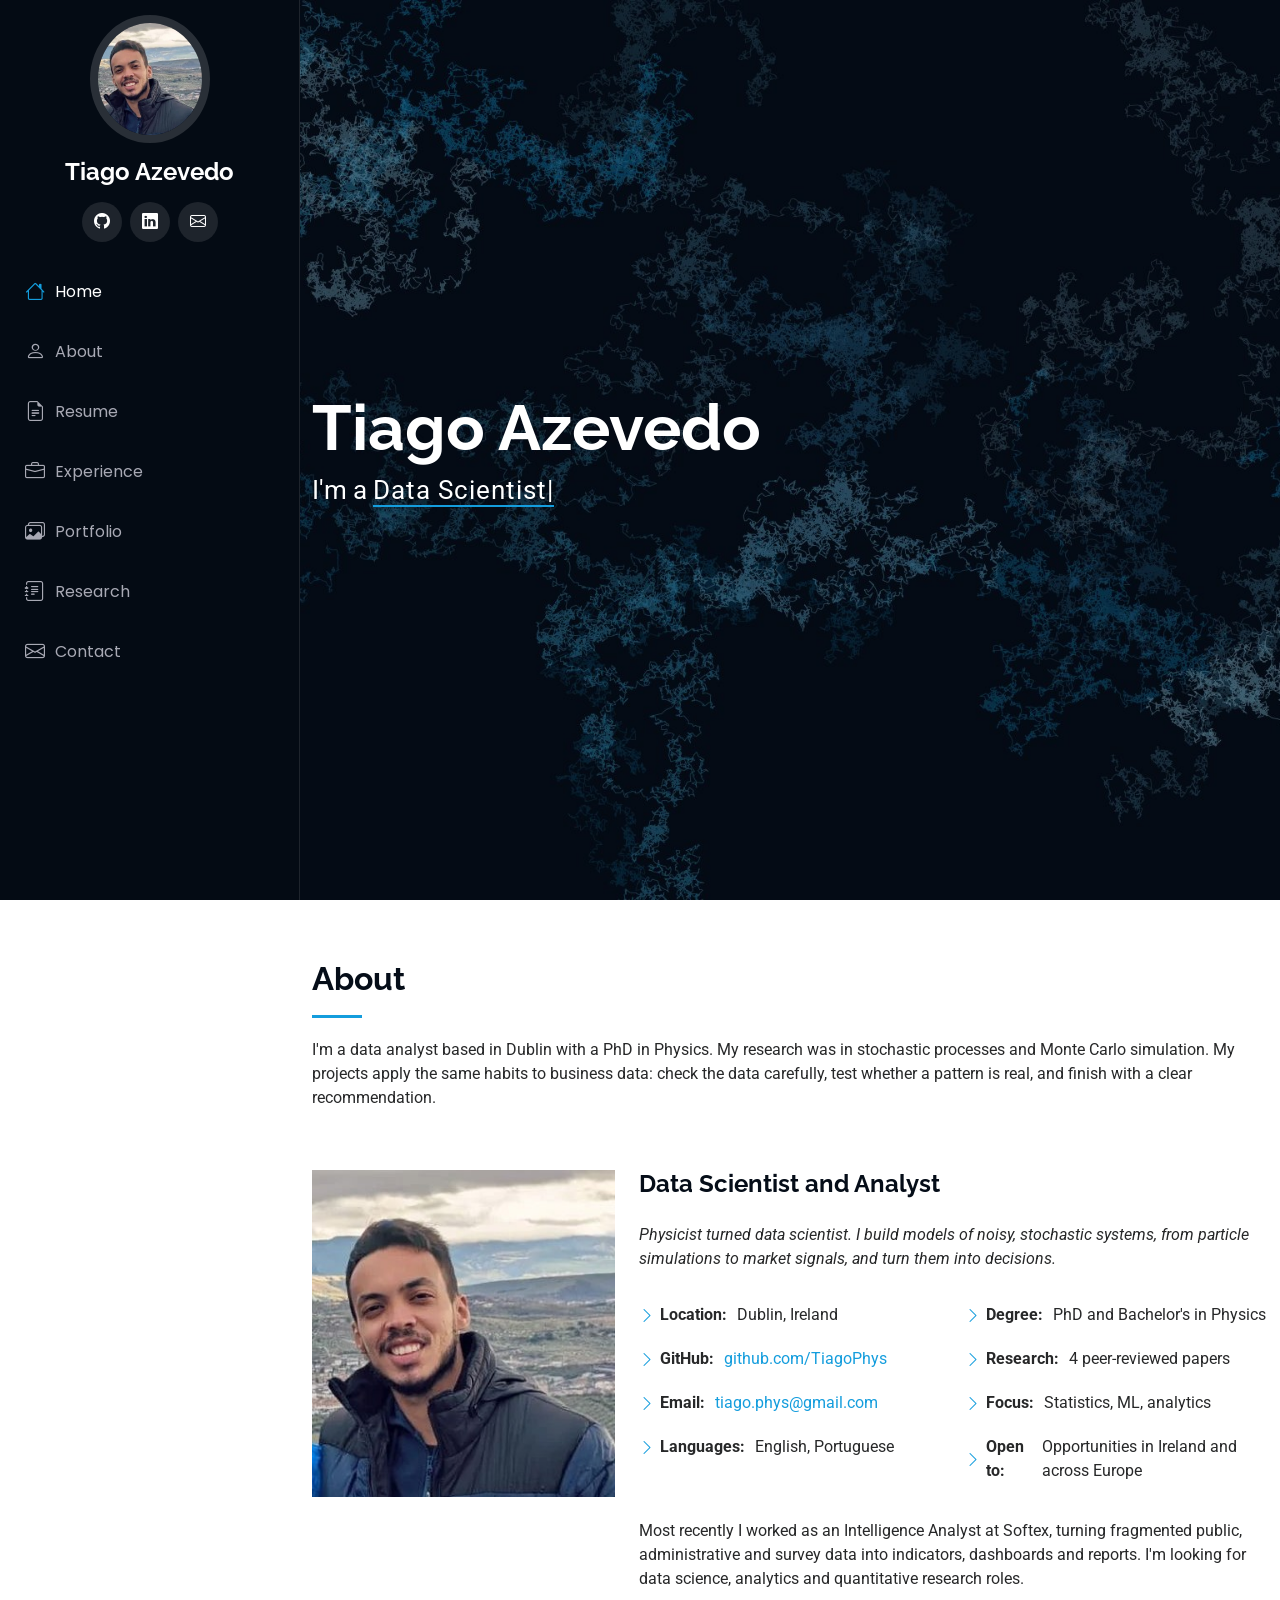
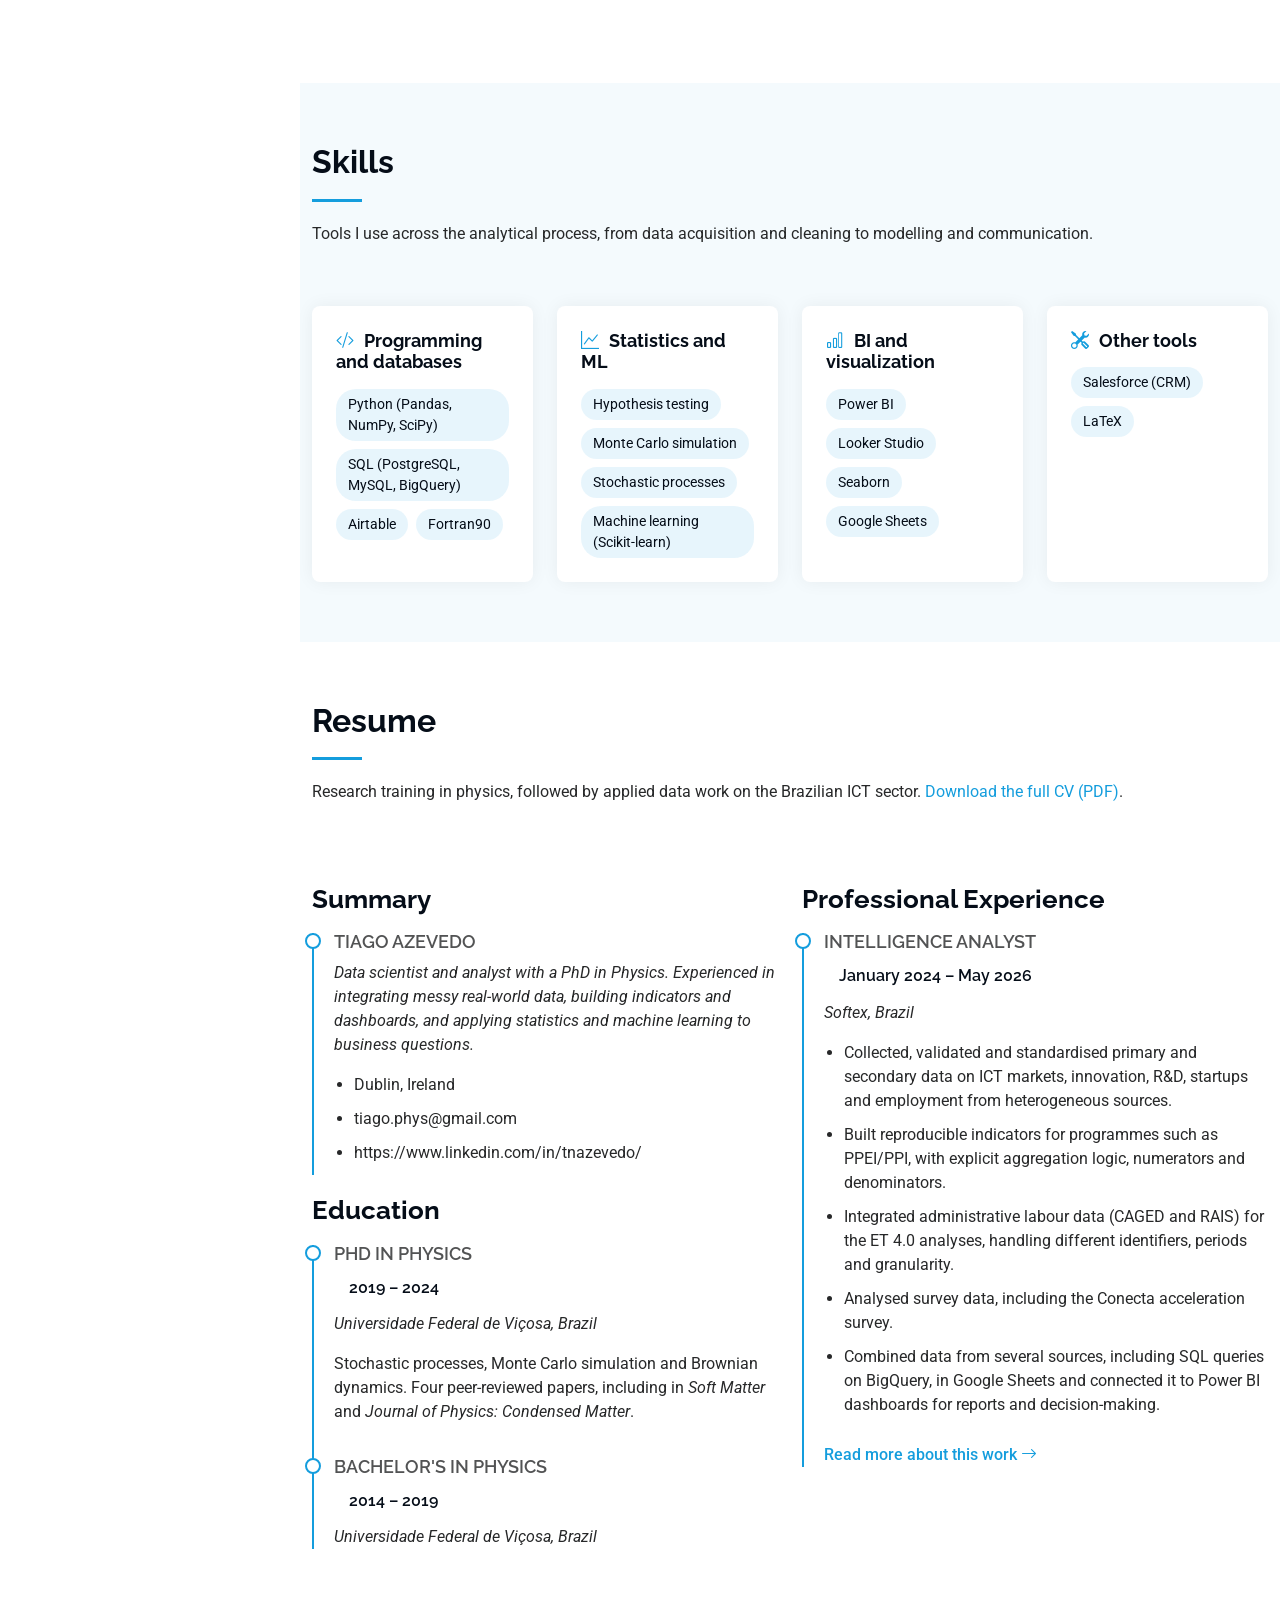
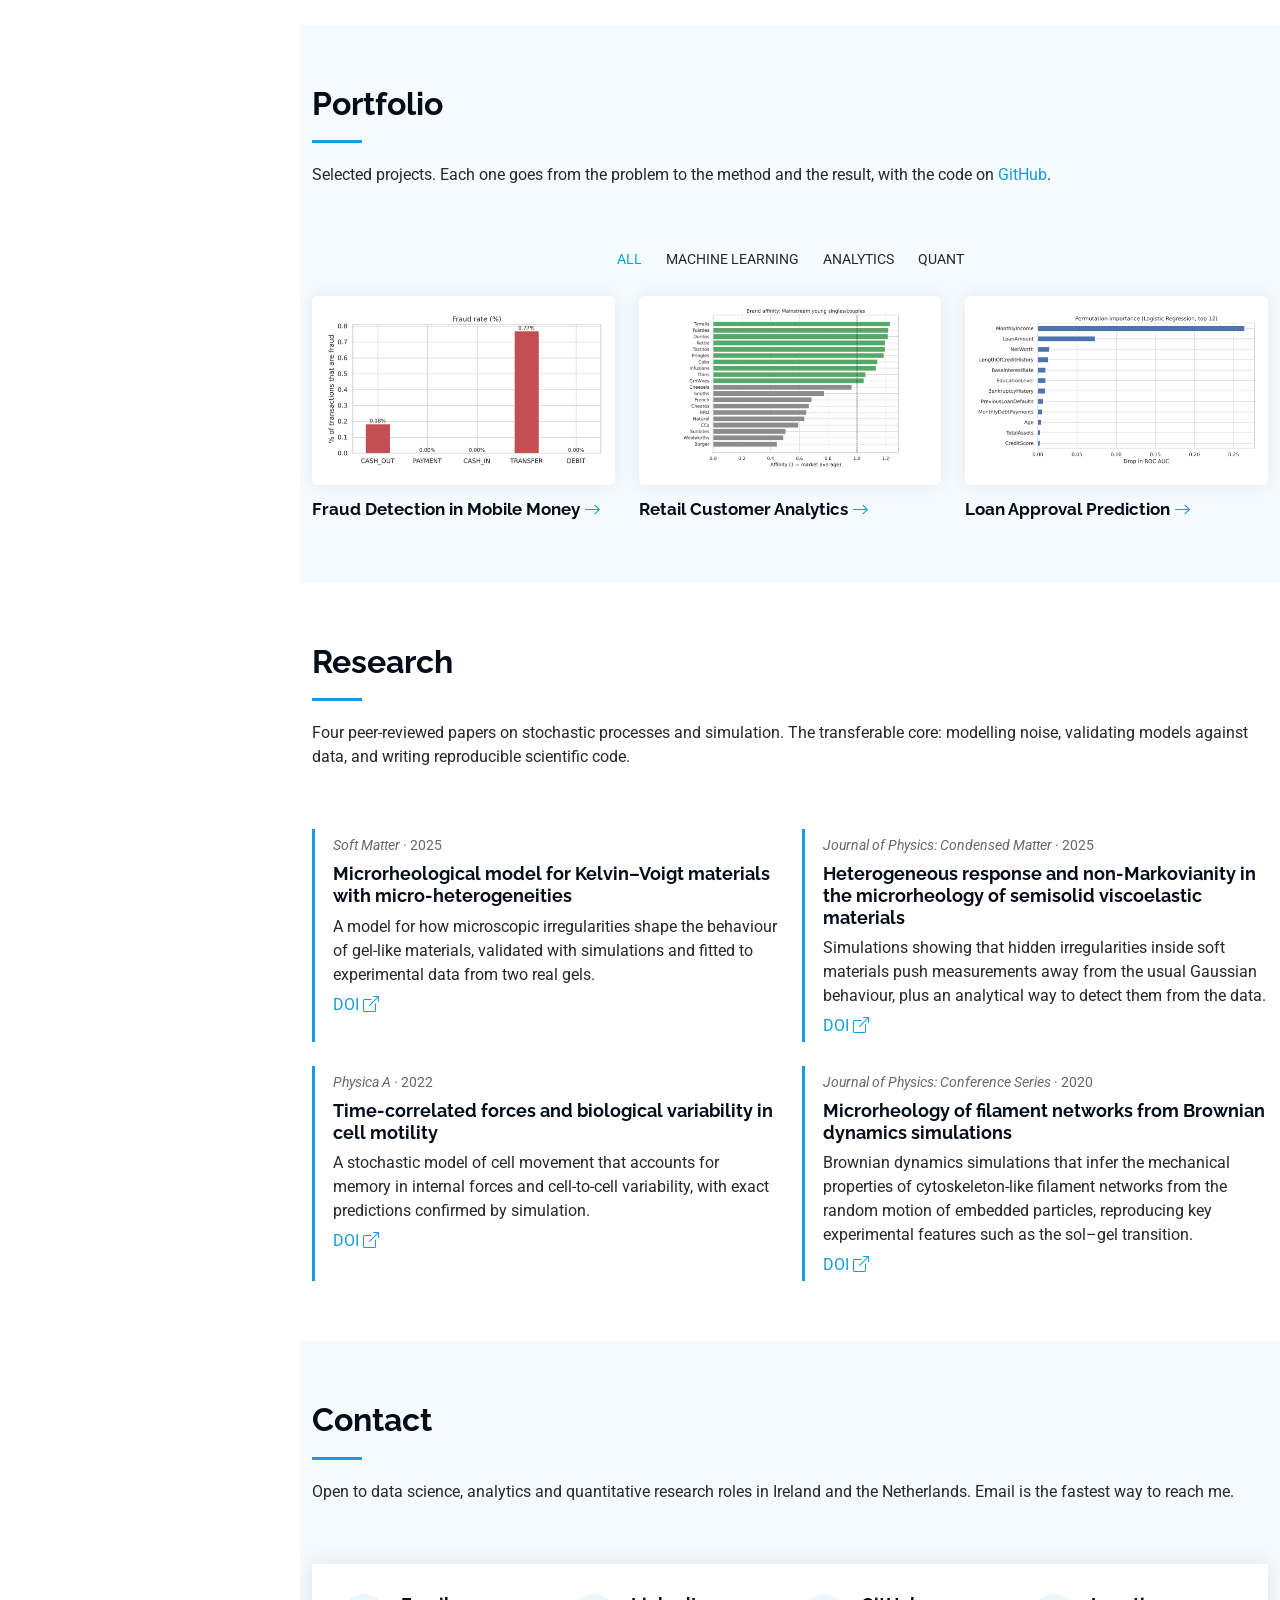
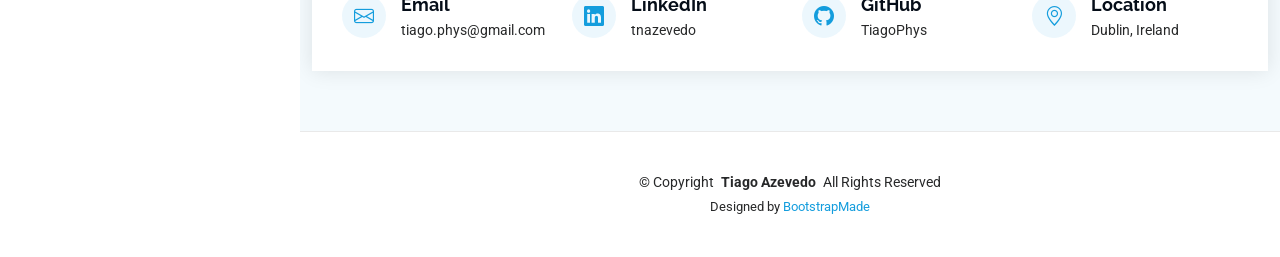
==== index.html @ 33b29074 "Publish personal site Co-Authored-By: Claude Opus 5.5 <noreply@anthropic.com>" ====
<!DOCTYPE html>
<html lang="en">

<head>
  <meta charset="utf-8">
  <meta content="width=device-width, initial-scale=1.0" name="viewport">
  <title>Tiago Azevedo | Data Scientist and Analyst</title>
  <meta name="description" content="Portfolio of Tiago Azevedo, data scientist and analyst in Dublin with a PhD in Physics: machine learning, statistics and analytics projects.">

  <!-- Fonts -->
  <link href="https://fonts.googleapis.com" rel="preconnect">
  <link href="https://fonts.gstatic.com" rel="preconnect" crossorigin>
  <link href="https://fonts.googleapis.com/css2?family=Roboto:ital,wght@0,300;0,400;0,500;0,700;1,400&family=Poppins:wght@300;400;500;600;700&family=Raleway:wght@400;500;600;700&display=swap" rel="stylesheet">

  <!-- Vendor CSS -->
  <link href="assets/vendor/bootstrap/css/bootstrap.min.css" rel="stylesheet">
  <link href="assets/vendor/bootstrap-icons/bootstrap-icons.css" rel="stylesheet">
  <link href="assets/vendor/aos/aos.css" rel="stylesheet">
  <link href="assets/vendor/glightbox/css/glightbox.min.css" rel="stylesheet">
  <link href="assets/vendor/swiper/swiper-bundle.min.css" rel="stylesheet">

  <!-- Template CSS + my changes -->
  <link href="assets/css/main.css" rel="stylesheet">
  <link href="assets/css/custom.css" rel="stylesheet">
</head>

<body class="index-page">

  <header id="header" class="header dark-background d-flex flex-column">
    <i class="header-toggle d-xl-none bi bi-list"></i>

    <div class="profile-img">
      <img src="assets/img/profile.jpg" alt="Tiago Azevedo" class="img-fluid rounded-circle">
    </div>

    <a href="index.html" class="logo d-flex align-items-center justify-content-center">
      <h1 class="sitename">Tiago Azevedo</h1>
    </a>

    <div class="social-links text-center">
      <a href="https://github.com/TiagoPhys" class="github" title="GitHub" target="_blank" rel="noopener"><i class="bi bi-github"></i></a>
      <a href="https://www.linkedin.com/in/tnazevedo/" class="linkedin" title="LinkedIn" target="_blank" rel="noopener"><i class="bi bi-linkedin"></i></a>
      <a href="mailto:tiago.phys@gmail.com" title="Email"><i class="bi bi-envelope"></i></a>
    </div>

    <nav id="navmenu" class="navmenu">
      <ul>
        <li><a href="#hero" class="active"><i class="bi bi-house navicon"></i> Home</a></li>
        <li><a href="#about"><i class="bi bi-person navicon"></i> About</a></li>
        <li><a href="#resume"><i class="bi bi-file-earmark-text navicon"></i> Resume</a></li>
		<li><a href="experience.html"><i class="bi bi-briefcase navicon"></i> Experience</a></li>
        <li><a href="#portfolio"><i class="bi bi-images navicon"></i> Portfolio</a></li>
        <li><a href="#research"><i class="bi bi-journal-text navicon"></i> Research</a></li>
        <li><a href="#contact"><i class="bi bi-envelope navicon"></i> Contact</a></li>
      </ul>
    </nav>

  </header>

  <main class="main">

    <!-- Hero -->
    <section id="hero" class="hero section dark-background">
      <img src="assets/img/hero-bg.jpg" alt="" data-aos="fade-in">
      <div class="container" data-aos="fade-up" data-aos-delay="100">
        <h2>Tiago Azevedo</h2>
        <p>I'm a <span class="typed" data-typed-items="Data Scientist, Data Analyst, Quantitative Researcher, Physicist">Data Scientist</span><span class="typed-cursor typed-cursor--blink" aria-hidden="true"></span></p>
      </div>
    </section>

    <!-- About -->
    <section id="about" class="about section">

      <div class="container section-title" data-aos="fade-up">
        <h2>About</h2>
        <p>I'm a data analyst based in Dublin with a PhD in Physics. My research was in stochastic processes and Monte Carlo simulation. My projects apply the same habits to business data: check the data carefully, test whether a pattern is real, and finish with a clear recommendation.</p>
      </div>

      <div class="container" data-aos="fade-up" data-aos-delay="100">
        <div class="row gy-4 justify-content-center">
          <div class="col-lg-4">
            <img src="assets/img/profile.jpg" class="img-fluid" alt="Tiago Azevedo">
          </div>
          <div class="col-lg-8 content">
            <h2>Data Scientist and Analyst</h2>
            <p class="fst-italic py-3">
              Physicist turned data scientist. I build models of noisy, stochastic systems, from particle simulations to market signals, and turn them into decisions.
            </p>
            <div class="row">
              <div class="col-lg-6">
                <ul>
                  <li><i class="bi bi-chevron-right"></i> <strong>Location:</strong> <span>Dublin, Ireland</span></li>
                  <li><i class="bi bi-chevron-right"></i> <strong>GitHub:</strong> <span><a href="https://github.com/TiagoPhys" target="_blank" rel="noopener">github.com/TiagoPhys</a></span></li>
                  <li><i class="bi bi-chevron-right"></i> <strong>Email:</strong> <span><a href="mailto:tiago.phys@gmail.com">tiago.phys@gmail.com</a></span></li>
                  <li><i class="bi bi-chevron-right"></i> <strong>Languages:</strong> <span>English, Portuguese</span></li>
                </ul>
              </div>
              <div class="col-lg-6">
                <ul>
                  <li><i class="bi bi-chevron-right"></i> <strong>Degree:</strong> <span>PhD and Bachelor's in Physics</span></li>
                  <li><i class="bi bi-chevron-right"></i> <strong>Research:</strong> <span>4 peer-reviewed papers</span></li>
                  <li><i class="bi bi-chevron-right"></i> <strong>Focus:</strong> <span>Statistics, ML, analytics</span></li>
                  <li><i class="bi bi-chevron-right"></i> <strong>Open to:</strong> <span>Opportunities in Ireland and across Europe</span></li>
                </ul>
              </div>
            </div>
            <p class="py-3">
              Most recently I worked as an Intelligence Analyst at Softex, turning fragmented public, administrative and survey data into indicators, dashboards and reports. I'm looking for data science, analytics and quantitative research roles.
            </p>
          </div>
        </div>
      </div>

    </section>

    <!-- Skills -->
    <section id="skills" class="skills section light-background">

      <div class="container section-title" data-aos="fade-up">
        <h2>Skills</h2>
        <p>Tools I use across the analytical process, from data acquisition and cleaning to modelling and communication.</p>
      </div>

      <div class="container" data-aos="fade-up" data-aos-delay="100">
  <div class="row gy-4">
    <div class="col-lg-3 col-md-6">
      <div class="skill-group">
        <h3><i class="bi bi-code-slash"></i> Programming and databases</h3>
        <ul class="skill-tags">
          <li>Python (Pandas, NumPy, SciPy)</li><li>SQL (PostgreSQL, MySQL, BigQuery)</li><li>Airtable</li><li>Fortran90</li>
        </ul>
      </div>
    </div>
    <div class="col-lg-3 col-md-6">
      <div class="skill-group">
        <h3><i class="bi bi-graph-up"></i> Statistics and ML</h3>
        <ul class="skill-tags">
          <li>Hypothesis testing</li><li>Monte Carlo simulation</li><li>Stochastic processes</li><li>Machine learning (Scikit-learn)</li>
        </ul>
      </div>
    </div>
    <div class="col-lg-3 col-md-6">
      <div class="skill-group">
        <h3><i class="bi bi-bar-chart"></i> BI and visualization</h3>
        <ul class="skill-tags">
          <li>Power BI</li><li>Looker Studio</li><li>Seaborn</li><li>Google Sheets</li>
        </ul>
      </div>
    </div>
    <div class="col-lg-3 col-md-6">
      <div class="skill-group">
        <h3><i class="bi bi-tools"></i> Other tools</h3>
        <ul class="skill-tags">
          <li>Salesforce (CRM)</li><li>LaTeX</li>
        </ul>
      </div>
    </div>
  </div>
</div>

    </section>

    <!-- Resume -->
    <section id="resume" class="resume section">

      <div class="container section-title" data-aos="fade-up">
        <h2>Resume</h2>
        <p>Research training in physics, followed by applied data work on the Brazilian ICT sector. <a href="files/cv.pdf" target="_blank">Download the full CV (PDF)</a>.</p>
      </div>

      <div class="container">
        <div class="row">

          <div class="col-lg-6" data-aos="fade-up" data-aos-delay="100">
            <h3 class="resume-title">Summary</h3>
            <div class="resume-item pb-0">
              <h4>Tiago Azevedo</h4>
              <p><em>Data scientist and analyst with a PhD in Physics. Experienced in integrating messy real-world data, building indicators and dashboards, and applying statistics and machine learning to business questions.</em></p>
              <ul>
                <li>Dublin, Ireland</li>
                <li>tiago.phys@gmail.com</li>
                <li>https://www.linkedin.com/in/tnazevedo/</li>
              </ul>
            </div>

            <h3 class="resume-title">Education</h3>
            <div class="resume-item">
              <h4>PhD in Physics</h4>
              <h5>2019 – 2024</h5>
              <p><em>Universidade Federal de Viçosa, Brazil</em></p>
              <p>Stochastic processes, Monte Carlo simulation and Brownian dynamics. Four peer-reviewed papers, including in <em>Soft Matter</em> and <em>Journal of Physics: Condensed Matter</em>.</p>
            </div>

            <div class="resume-item">
              <h4>Bachelor's in Physics</h4>
              <h5>2014 – 2019</h5>
              <p><em>Universidade Federal de Viçosa, Brazil</em></p>
            </div>
          </div>

          <div class="col-lg-6" data-aos="fade-up" data-aos-delay="200">
            <h3 class="resume-title">Professional Experience</h3>
            <div class="resume-item">
              <h4>Intelligence Analyst</h4>
              <h5>January 2024 – May 2026</h5>
              <p><em>Softex, Brazil</em></p>
              <ul>
                <li>Collected, validated and standardised primary and secondary data on ICT markets, innovation, R&amp;D, startups and employment from heterogeneous sources.</li>
                <li>Built reproducible indicators for programmes such as PPEI/PPI, with explicit aggregation logic, numerators and denominators.</li>
                <li>Integrated administrative labour data (CAGED and RAIS) for the ET 4.0 analyses, handling different identifiers, periods and granularity.</li>
                <li>Analysed survey data, including the Conecta acceleration survey.</li>
                <li>Combined data from several sources, including SQL queries on BigQuery, in Google Sheets and connected it to Power BI dashboards for reports and decision-making.</li>
              </ul>
              <p><a href="experience.html">Read more about this work <i class="bi bi-arrow-right"></i></a></p>
            </div>
          </div>

        </div>
      </div>

    </section>

    <!-- Portfolio -->
    <section id="portfolio" class="portfolio section light-background">

      <div class="container section-title" data-aos="fade-up">
        <h2>Portfolio</h2>
        <p>Selected projects. Each one goes from the problem to the method and the result, with the code on <a href="https://github.com/TiagoPhys/Data-Analysis-Portfolio" target="_blank" rel="noopener">GitHub</a>.</p>
      </div>

      <div class="container">
        <div class="isotope-layout" data-default-filter="*" data-layout="masonry" data-sort="original-order">

          <ul class="portfolio-filters isotope-filters" data-aos="fade-up" data-aos-delay="100">
            <li data-filter="*" class="filter-active">All</li>
            <li data-filter=".filter-ml">Machine Learning</li>
            <li data-filter=".filter-analytics">Analytics</li>
            <li data-filter=".filter-quant">Quant</li>
          </ul>

          <div class="row gy-4 isotope-container" data-aos="fade-up" data-aos-delay="200">


            <div class="col-lg-4 col-md-6 portfolio-item isotope-item filter-ml">
              <div class="portfolio-content">
                <img src="assets/img/projects/fraud-detection.png" class="img-fluid" alt="Fraud Detection in Mobile Money">
                <div class="portfolio-info">
                  <h4>Fraud Detection in Mobile Money</h4>
                  <p>XGBoost on 6.3M imbalanced transactions, ROC AUC 0.956</p>
                  <a href="assets/img/projects/fraud-detection.png" title="Fraud Detection in Mobile Money" data-gallery="portfolio-gallery" class="glightbox preview-link"><i class="bi bi-zoom-in"></i></a>
                  <a href="projects/fraud-detection.html" title="More details" class="details-link"><i class="bi bi-link-45deg"></i></a>
                </div>
              </div>
              <a class="portfolio-caption" href="projects/fraud-detection.html">Fraud Detection in Mobile Money <i class="bi bi-arrow-right"></i></a>
            </div>

            <div class="col-lg-4 col-md-6 portfolio-item isotope-item filter-analytics">
              <div class="portfolio-content">
                <img src="assets/img/projects/retail-customer-analytics.png" class="img-fluid" alt="Retail Customer Analytics">
                <div class="portfolio-info">
                  <h4>Retail Customer Analytics</h4>
                  <p>Segmentation and hypothesis testing on 265,000 transactions</p>
                  <a href="assets/img/projects/retail-customer-analytics.png" title="Retail Customer Analytics" data-gallery="portfolio-gallery" class="glightbox preview-link"><i class="bi bi-zoom-in"></i></a>
                  <a href="projects/retail-customer-analytics.html" title="More details" class="details-link"><i class="bi bi-link-45deg"></i></a>
                </div>
              </div>
              <a class="portfolio-caption" href="projects/retail-customer-analytics.html">Retail Customer Analytics <i class="bi bi-arrow-right"></i></a>
            </div>

            <div class="col-lg-4 col-md-6 portfolio-item isotope-item filter-ml">
              <div class="portfolio-content">
                <img src="assets/img/projects/loan-approval-prediction.png" class="img-fluid" alt="Loan Approval Prediction">
                <div class="portfolio-info">
                  <h4>Loan Approval Prediction</h4>
                  <p>Leakage checks and an interpretable model, ROC AUC 0.97</p>
                  <a href="assets/img/projects/loan-approval-prediction.png" title="Loan Approval Prediction" data-gallery="portfolio-gallery" class="glightbox preview-link"><i class="bi bi-zoom-in"></i></a>
                  <a href="projects/loan-approval-prediction.html" title="More details" class="details-link"><i class="bi bi-link-45deg"></i></a>
                </div>
              </div>
              <a class="portfolio-caption" href="projects/loan-approval-prediction.html">Loan Approval Prediction <i class="bi bi-arrow-right"></i></a>
            </div>

          </div>
        </div>
      </div>

    </section>

    <!-- Research -->
    <section id="research" class="research section">

  <div class="container section-title" data-aos="fade-up">
    <h2>Research</h2>
    <p>Four peer-reviewed papers on stochastic processes and simulation. The transferable core: modelling noise, validating models against data, and writing reproducible scientific code.</p>
  </div>

  <div class="container" data-aos="fade-up" data-aos-delay="100">
    <div class="row gy-4">
      <div class="col-lg-6">
        <div class="paper">
          <span class="paper-venue"><em>Soft Matter</em> · 2025</span>
          <h4>Microrheological model for Kelvin–Voigt materials with micro-heterogeneities</h4>
          <p>A model for how microscopic irregularities shape the behaviour of gel-like materials, validated with simulations and fitted to experimental data from two real gels.</p>
          <a href="https://doi.org/10.1039/D4SM01474J" target="_blank" rel="noopener">DOI <i class="bi bi-box-arrow-up-right"></i></a>
        </div>
      </div>
      <div class="col-lg-6">
        <div class="paper">
          <span class="paper-venue"><em>Journal of Physics: Condensed Matter</em> · 2025</span>
          <h4>Heterogeneous response and non-Markovianity in the microrheology of semisolid viscoelastic materials</h4>
          <p>Simulations showing that hidden irregularities inside soft materials push measurements away from the usual Gaussian behaviour, plus an analytical way to detect them from the data.</p>
          <a href="https://doi.org/10.1088/1361-648X/ae04bf" target="_blank" rel="noopener">DOI <i class="bi bi-box-arrow-up-right"></i></a>
        </div>
      </div>
      <div class="col-lg-6">
        <div class="paper">
          <span class="paper-venue"><em>Physica A</em> · 2022</span>
          <h4>Time-correlated forces and biological variability in cell motility</h4>
          <p>A stochastic model of cell movement that accounts for memory in internal forces and cell-to-cell variability, with exact predictions confirmed by simulation.</p>
          <a href="https://doi.org/10.1016/j.physa.2022.127909" target="_blank" rel="noopener">DOI <i class="bi bi-box-arrow-up-right"></i></a>
        </div>
      </div>
      <div class="col-lg-6">
        <div class="paper">
          <span class="paper-venue"><em>Journal of Physics: Conference Series</em> · 2020</span>
          <h4>Microrheology of filament networks from Brownian dynamics simulations</h4>
          <p>Brownian dynamics simulations that infer the mechanical properties of cytoskeleton-like filament networks from the random motion of embedded particles, reproducing key experimental features such as the sol–gel transition.</p>
		  <a href="https://doi.org/10.1088/1742-6596/1483/1/012001" target="_blank" rel="noopener">DOI <i class="bi bi-box-arrow-up-right"></i></a>
        </div>
      </div>
    </div>
  </div>

</section>

    <!-- Contact -->
    <section id="contact" class="contact section light-background">

      <div class="container section-title" data-aos="fade-up">
        <h2>Contact</h2>
        <p>Open to data science, analytics and quantitative research roles in Ireland and the Netherlands. Email is the fastest way to reach me.</p>
      </div>

      <div class="container" data-aos="fade-up" data-aos-delay="100">
        <div class="info-wrap">
          <div class="row gy-4">
            <div class="col-md-6 col-lg-3">
              <div class="info-item d-flex">
                <i class="bi bi-envelope flex-shrink-0"></i>
                <div><h3>Email</h3><p><a href="mailto:tiago.phys@gmail.com">tiago.phys@gmail.com</a></p></div>
              </div>
            </div>
            <div class="col-md-6 col-lg-3">
              <div class="info-item d-flex">
                <i class="bi bi-linkedin flex-shrink-0"></i>
                <div><h3>LinkedIn</h3><p><a href="https://www.linkedin.com/in/tnazevedo/" target="_blank" rel="noopener">tnazevedo</a></p></div>
              </div>
            </div>
            <div class="col-md-6 col-lg-3">
              <div class="info-item d-flex">
                <i class="bi bi-github flex-shrink-0"></i>
                <div><h3>GitHub</h3><p><a href="https://github.com/TiagoPhys" target="_blank" rel="noopener">TiagoPhys</a></p></div>
              </div>
            </div>
            <div class="col-md-6 col-lg-3">
              <div class="info-item d-flex">
                <i class="bi bi-geo-alt flex-shrink-0"></i>
                <div><h3>Location</h3><p>Dublin, Ireland</p></div>
              </div>
            </div>
          </div>
        </div>
      </div>

    </section>

  </main>

  <footer id="footer" class="footer position-relative">
    <div class="container">
      <div class="copyright text-center">
        <p>© <span>Copyright</span> <strong class="px-1 sitename">Tiago Azevedo</strong> <span>All Rights Reserved</span></p>
      </div>
      <div class="credits">
        <!-- The free template licence requires keeping this credit link -->
        Designed by <a href="https://bootstrapmade.com/">BootstrapMade</a>
      </div>
    </div>
  </footer>

  <a href="#" id="scroll-top" class="scroll-top d-flex align-items-center justify-content-center"><i class="bi bi-arrow-up-short"></i></a>
  <div id="preloader"></div>

  <!-- Vendor JS -->
  <script src="assets/vendor/bootstrap/js/bootstrap.bundle.min.js"></script>
  <script src="assets/vendor/aos/aos.js"></script>
  <script src="assets/vendor/typed.js/typed.umd.js"></script>
  <script src="assets/vendor/purecounter/purecounter_vanilla.js"></script>
  <script src="assets/vendor/waypoints/noframework.waypoints.js"></script>
  <script src="assets/vendor/glightbox/js/glightbox.min.js"></script>
  <script src="assets/vendor/imagesloaded/imagesloaded.pkgd.min.js"></script>
  <script src="assets/vendor/isotope-layout/isotope.pkgd.min.js"></script>
  <script src="assets/vendor/swiper/swiper-bundle.min.js"></script>

  <!-- Template JS -->
  <script src="assets/js/main.js"></script>

</body>

</html>
---- assets/css/main.css ----
/**
* Template Name: iPortfolio
* Template URL: https://bootstrapmade.com/iportfolio-bootstrap-portfolio-websites-template/
* Updated: Jun 29 2024 with Bootstrap v5.3.3
* Author: BootstrapMade.com
* License: https://bootstrapmade.com/license/
*/

/*--------------------------------------------------------------
# Font & Color Variables
# Help: https://bootstrapmade.com/color-system/
--------------------------------------------------------------*/
/* Fonts */
:root {
  --default-font: "Roboto",  system-ui, -apple-system, "Segoe UI", Roboto, "Helvetica Neue", Arial, "Noto Sans", "Liberation Sans", sans-serif, "Apple Color Emoji", "Segoe UI Emoji", "Segoe UI Symbol", "Noto Color Emoji";
  --heading-font: "Raleway",  sans-serif;
  --nav-font: "Poppins",  sans-serif;
}

/* Global Colors - The following color variables are used throughout the website. Updating them here will change the color scheme of the entire website */
:root { 
  --background-color: #ffffff; /* Background color for the entire website, including individual sections */
  --default-color: #272829; /* Default color used for the majority of the text content across the entire website */
  --heading-color: #050d18; /* Color for headings, subheadings and title throughout the website */
  --accent-color: #149ddd; /* Accent color that represents your brand on the website. It's used for buttons, links, and other elements that need to stand out */
  --surface-color: #ffffff; /* The surface color is used as a background of boxed elements within sections, such as cards, icon boxes, or other elements that require a visual separation from the global background. */
  --contrast-color: #ffffff; /* Contrast color for text, ensuring readability against backgrounds of accent, heading, or default colors. */
}

/* Nav Menu Colors - The following color variables are used specifically for the navigation menu. They are separate from the global colors to allow for more customization options */
:root {
  --nav-color: #a8a9b4;  /* The default color of the main navmenu links */
  --nav-hover-color: #ffffff; /* Applied to main navmenu links when they are hovered over or active */
  --nav-mobile-background-color: #040b14; /* Used as the background color for mobile navigation menu */
  --nav-dropdown-background-color: #040b14; /* Used as the background color for dropdown items that appear when hovering over primary navigation items */
  --nav-dropdown-color: #a8a9b4; /* Used for navigation links of the dropdown items in the navigation menu. */
  --nav-dropdown-hover-color: #ffffff; /* Similar to --nav-hover-color, this color is applied to dropdown navigation links when they are hovered over. */
}

/* Color Presets - These classes override global colors when applied to any section or element, providing reuse of the sam color scheme. */

.light-background {
  --background-color: #f4fafd;
  --surface-color: #ffffff;
}

.dark-background {
  --background-color: #040b14;
  --default-color: #ffffff;
  --heading-color: #ffffff;
  --surface-color: #151f2b;
  --contrast-color: #ffffff;
}

/* Smooth scroll */
:root {
  scroll-behavior: smooth;
}

/*--------------------------------------------------------------
# General Styling & Shared Classes
--------------------------------------------------------------*/
body {
  color: var(--default-color);
  background-color: var(--background-color);
  font-family: var(--default-font);
}

a {
  color: var(--accent-color);
  text-decoration: none;
  transition: 0.3s;
}

a:hover {
  color: color-mix(in srgb, var(--accent-color), transparent 25%);
  text-decoration: none;
}

h1,
h2,
h3,
h4,
h5,
h6 {
  color: var(--heading-color);
  font-family: var(--heading-font);
}

/* PHP Email Form Messages
------------------------------*/
.php-email-form .error-message {
  display: none;
  background: #df1529;
  color: #ffffff;
  text-align: left;
  padding: 15px;
  margin-bottom: 24px;
  font-weight: 600;
}

.php-email-form .sent-message {
  display: none;
  color: #ffffff;
  background: #059652;
  text-align: center;
  padding: 15px;
  margin-bottom: 24px;
  font-weight: 600;
}

.php-email-form .loading {
  display: none;
  background: var(--surface-color);
  text-align: center;
  padding: 15px;
  margin-bottom: 24px;
}

.php-email-form .loading:before {
  content: "";
  display: inline-block;
  border-radius: 50%;
  width: 24px;
  height: 24px;
  margin: 0 10px -6px 0;
  border: 3px solid var(--accent-color);
  border-top-color: var(--surface-color);
  animation: php-email-form-loading 1s linear infinite;
}

@keyframes php-email-form-loading {
  0% {
    transform: rotate(0deg);
  }

  100% {
    transform: rotate(360deg);
  }
}

/*--------------------------------------------------------------
# Global Header
--------------------------------------------------------------*/
.header {
  color: var(--default-color);
  background-color: var(--background-color);
  position: fixed;
  top: 0;
  left: 0;
  bottom: 0;
  padding: 0 15px;
  width: 300px;
  transition: all ease-in-out 0.3s;
  overflow-y: auto;
  z-index: 997;
  border-right: 1px solid color-mix(in srgb, var(--default-color), transparent 90%);
}

.header .profile-img img {
  margin: 15px auto;
  display: block;
  width: 120px;
  border: 8px solid color-mix(in srgb, var(--default-color), transparent 85%);
}

.header .logo {
  line-height: 1;
  margin-bottom: 15px;
}

.header .logo img {
  max-height: 32px;
  margin-right: 8px;
}

.header .logo h1 {
  font-size: 24px;
  margin: 0;
  font-weight: 700;
  color: var(--heading-color);
}

.header .social-links {
  margin: 0 0 20px 0;
}

.header .social-links a {
  font-size: 16px;
  display: inline-flex;
  align-items: center;
  justify-content: center;
  background: color-mix(in srgb, var(--default-color), transparent 90%);
  color: var(--default-color);
  margin: 0 2px;
  border-radius: 50%;
  text-align: center;
  width: 40px;
  height: 40px;
  transition: 0.3s;
}

.header .social-links a:hover {
  color: var(--contrast-color);
  background: var(--accent-color);
}

@media (min-width: 1200px) {

  .header~main,
  .header~#footer {
    margin-left: 300px;
  }
}

@media (max-width: 1199px) {
  .header {
    left: -100%;
  }
}

.header.header-show {
  left: 0;
}

.header .header-toggle {
  color: var(--contrast-color);
  background-color: var(--accent-color);
  font-size: 22px;
  display: flex;
  align-items: center;
  justify-content: center;
  width: 40px;
  height: 40px;
  border-radius: 50%;
  cursor: pointer;
  position: fixed;
  top: 15px;
  right: 15px;
  z-index: 9999;
  transition: background-color 0.3s;
}

.header .header-toggle:hover {
  color: var(--contrast-color);
  background-color: color-mix(in srgb, var(--accent-color) 90%, white 15%);
}

/*--------------------------------------------------------------
# Navigation Menu
--------------------------------------------------------------*/
.mobile-nav-toggle {
  display: none;
}

.navmenu {
  padding: 0;
  z-index: 9997;
}

.navmenu ul {
  list-style: none;
  padding: 0 0 20px 0;
  margin: 0;
}

.navmenu a,
.navmenu a:focus {
  color: var(--nav-color);
  padding: 15px 10px;
  font-family: var(--nav-font);
  font-size: 16px;
  font-weight: 400;
  display: flex;
  align-items: center;
  white-space: nowrap;
  transition: 0.3s;
  width: 100%;
}

.navmenu a .navicon,
.navmenu a:focus .navicon {
  font-size: 20px;
  margin-right: 10px;
}

.navmenu a .toggle-dropdown,
.navmenu a:focus .toggle-dropdown {
  font-size: 12px;
  line-height: 0;
  margin-left: auto;
  width: 30px;
  height: 30px;
  display: flex;
  align-items: center;
  justify-content: center;
  border-radius: 50%;
  transition: 0.3s;
  flex-shrink: 0;
  background-color: color-mix(in srgb, var(--accent-color), transparent 90%);
}

.navmenu a .toggle-dropdown:hover,
.navmenu a:focus .toggle-dropdown:hover {
  background-color: var(--accent-color);
  color: var(--contrast-color);
}

.navmenu a:hover,
.navmenu .active,
.navmenu .active:focus {
  color: var(--nav-hover-color);
}

.navmenu a:hover .navicon,
.navmenu .active .navicon,
.navmenu .active:focus .navicon {
  color: var(--accent-color);
}

.navmenu .active .toggle-dropdown,
.navmenu .active:focus .toggle-dropdown {
  background-color: var(--accent-color);
  color: var(--contrast-color);
  transform: rotate(180deg);
}

.navmenu .dropdown {
  display: block;
}

.navmenu .dropdown a,
.navmenu .dropdown a:focus {
  color: --nav-dropdown-color;
}

.navmenu .dropdown a:hover,
.navmenu .dropdown .active,
.navmenu .dropdown .active:focus {
  color: var(--nav-dropdown-hover-color);
}

.navmenu .dropdown ul {
  position: static;
  display: none;
  z-index: 99;
  padding: 5px 10px;
  margin: 5px 10px;
  background-color: var(--nav-dropdown-background-color);
  border: 1px solid color-mix(in srgb, var(--default-color), transparent 90%);
  box-shadow: none;
  transition: all 0.5s ease-in-out;
}

.navmenu .dropdown ul ul {
  background-color: rgba(33, 37, 41, 0.1);
}

.navmenu .dropdown>.dropdown-active {
  display: block;
  background-color: rgba(33, 37, 41, 0.03);
}

/*--------------------------------------------------------------
# Global Footer
--------------------------------------------------------------*/
.footer {
  color: var(--default-color);
  background-color: var(--background-color);
  font-size: 14px;
  padding: 40px 0;
  position: relative;
  border-top: 1px solid color-mix(in srgb, var(--default-color), transparent 90%);
}

.footer .copyright p {
  margin-bottom: 0;
}

.footer .credits {
  margin-top: 4px;
  font-size: 13px;
  text-align: center;
}

/*--------------------------------------------------------------
# Preloader
--------------------------------------------------------------*/
#preloader {
  position: fixed;
  inset: 0;
  z-index: 999999;
  overflow: hidden;
  background: var(--background-color);
  transition: all 0.6s ease-out;
}

#preloader:before {
  content: "";
  position: fixed;
  top: calc(50% - 30px);
  left: calc(50% - 30px);
  border: 6px solid #ffffff;
  border-color: var(--accent-color) transparent var(--accent-color) transparent;
  border-radius: 50%;
  width: 60px;
  height: 60px;
  animation: animate-preloader 1.5s linear infinite;
}

@keyframes animate-preloader {
  0% {
    transform: rotate(0deg);
  }

  100% {
    transform: rotate(360deg);
  }
}

/*--------------------------------------------------------------
# Scroll Top Button
--------------------------------------------------------------*/
.scroll-top {
  position: fixed;
  visibility: hidden;
  opacity: 0;
  right: 15px;
  bottom: -15px;
  z-index: 99999;
  background-color: var(--accent-color);
  width: 44px;
  height: 44px;
  border-radius: 50px;
  transition: all 0.4s;
}

.scroll-top i {
  font-size: 24px;
  color: var(--contrast-color);
  line-height: 0;
}

.scroll-top:hover {
  background-color: color-mix(in srgb, var(--accent-color), transparent 20%);
  color: var(--contrast-color);
}

.scroll-top.active {
  visibility: visible;
  opacity: 1;
  bottom: 15px;
}

/*--------------------------------------------------------------
# Disable aos animation delay on mobile devices
--------------------------------------------------------------*/
@media screen and (max-width: 768px) {
  [data-aos-delay] {
    transition-delay: 0 !important;
  }
}

/*--------------------------------------------------------------
# Global Page Titles & Breadcrumbs
--------------------------------------------------------------*/
.page-title {
  color: var(--default-color);
  background-color: var(--background-color);
  padding: 25px 0;
  position: relative;
}

.page-title h1 {
  font-size: 24px;
  font-weight: 700;
}

.page-title .breadcrumbs ol {
  display: flex;
  flex-wrap: wrap;
  list-style: none;
  padding: 0;
  margin: 0;
  font-size: 14px;
  font-weight: 400;
}

.page-title .breadcrumbs ol li+li {
  padding-left: 10px;
}

.page-title .breadcrumbs ol li+li::before {
  content: "/";
  display: inline-block;
  padding-right: 10px;
  color: color-mix(in srgb, var(--default-color), transparent 70%);
}

/*--------------------------------------------------------------
# Global Sections
--------------------------------------------------------------*/
section,
.section {
  color: var(--default-color);
  background-color: var(--background-color);
  padding: 60px 0;
  overflow: clip;
}

/*--------------------------------------------------------------
# Global Section Titles
--------------------------------------------------------------*/
.section-title {
  padding-bottom: 60px;
  position: relative;
}

.section-title h2 {
  font-size: 32px;
  font-weight: 700;
  margin-bottom: 20px;
  padding-bottom: 20px;
  position: relative;
}

.section-title h2:after {
  content: "";
  position: absolute;
  display: block;
  width: 50px;
  height: 3px;
  background: var(--accent-color);
  left: 0;
  bottom: 0;
}

.section-title p {
  margin-bottom: 0;
}

/*--------------------------------------------------------------
# Hero Section
--------------------------------------------------------------*/
.hero {
  width: 100%;
  min-height: 100vh;
  position: relative;
  padding: 80px 0;
  display: flex;
  align-items: center;
  justify-content: center;
}

.hero img {
  position: absolute;
  inset: 0;
  display: block;
  width: 100%;
  height: 100%;
  object-fit: cover;
  z-index: 1;
}

.hero:before {
  content: "";
  background: color-mix(in srgb, var(--background-color), transparent 70%);
  position: absolute;
  inset: 0;
  z-index: 2;
}

.hero .container {
  position: relative;
  z-index: 3;
}

.hero h2 {
  margin: 0;
  font-size: 64px;
  font-weight: 700;
}

.hero p {
  margin: 5px 0 0 0;
  font-size: 26px;
}

.hero p span {
  letter-spacing: 1px;
  border-bottom: 2px solid var(--accent-color);
}

.hero .social-links {
  margin-top: 25px;
}

.hero .social-links a {
  font-size: 24px;
  display: inline-block;
  color: color-mix(in srgb, var(--default-color), transparent 50%);
  line-height: 1;
  margin-right: 20px;
  transition: 0.3s;
}

.hero .social-links a:hover {
  color: var(--accent-color);
}

@media (max-width: 768px) {
  .hero h2 {
    font-size: 32px;
  }

  .hero p {
    font-size: 20px;
  }
}

/*--------------------------------------------------------------
# About Section
--------------------------------------------------------------*/
.about .content h2 {
  font-weight: 700;
  font-size: 24px;
}

.about .content ul {
  list-style: none;
  padding: 0;
}

.about .content ul li {
  margin-bottom: 20px;
  display: flex;
  align-items: center;
}

.about .content ul strong {
  margin-right: 10px;
}

.about .content ul i {
  font-size: 16px;
  margin-right: 5px;
  color: var(--accent-color);
  line-height: 0;
}

/*--------------------------------------------------------------
# Stats Section
--------------------------------------------------------------*/
.stats .stats-item {
  padding: 30px;
  width: 100%;
}

.stats .stats-item i {
  color: var(--accent-color);
  display: block;
  font-size: 44px;
  float: left;
  line-height: 0;
}

.stats .stats-item .purecounter {
  color: var(--heading-color);
  font-size: 48px;
  line-height: 40px;
  display: block;
  font-weight: 700;
  margin-left: 60px;
}

.stats .stats-item p {
  color: color-mix(in srgb, var(--default-color), transparent 40%);
  padding: 15px 0 0 0;
  margin: 0 0 0 60px;
  font-family: var(--heading-font);
  font-size: 14px;
}

/*--------------------------------------------------------------
# Skills Section
--------------------------------------------------------------*/
.skills .progress {
  height: 60px;
  display: block;
  background: none;
  border-radius: 0;
}

.skills .progress .skill {
  color: var(--heading-color);
  padding: 0;
  margin: 0 0 6px 0;
  text-transform: uppercase;
  display: block;
  font-weight: 600;
  font-family: var(--heading-font);
}

.skills .progress .skill .val {
  float: right;
  font-style: normal;
}

.skills .progress-bar-wrap {
  background: color-mix(in srgb, var(--default-color), transparent 90%);
  height: 10px;
}

.skills .progress-bar {
  width: 1px;
  height: 10px;
  transition: 0.9s;
  background-color: var(--accent-color);
}

/*--------------------------------------------------------------
# Resume Section
--------------------------------------------------------------*/
.resume .resume-title {
  color: var(--heading-color);
  font-size: 26px;
  font-weight: 700;
  margin-top: 20px;
  margin-bottom: 20px;
}

.resume .resume-item {
  padding: 0 0 20px 20px;
  margin-top: -2px;
  border-left: 2px solid var(--accent-color);
  position: relative;
}

.resume .resume-item h4 {
  line-height: 18px;
  font-size: 18px;
  font-weight: 600;
  text-transform: uppercase;
  color: color-mix(in srgb, var(--default-color), transparent 20%);
  margin-bottom: 10px;
}

.resume .resume-item h5 {
  font-size: 16px;
  padding: 5px 15px;
  display: inline-block;
  font-weight: 600;
  margin-bottom: 10px;
}

.resume .resume-item ul {
  padding-left: 20px;
}

.resume .resume-item ul li {
  padding-bottom: 10px;
}

.resume .resume-item:last-child {
  padding-bottom: 0;
}

.resume .resume-item::before {
  content: "";
  position: absolute;
  width: 16px;
  height: 16px;
  border-radius: 50px;
  left: -9px;
  top: 0;
  background: var(--background-color);
  border: 2px solid var(--accent-color);
}

/*--------------------------------------------------------------
# Portfolio Section
--------------------------------------------------------------*/
.portfolio .portfolio-filters {
  padding: 0;
  margin: 0 auto 20px auto;
  list-style: none;
  text-align: center;
}

.portfolio .portfolio-filters li {
  cursor: pointer;
  display: inline-block;
  padding: 0;
  font-size: 14px;
  font-weight: 400;
  margin: 0 10px;
  line-height: 1;
  text-transform: uppercase;
  margin-bottom: 10px;
  transition: all 0.3s ease-in-out;
}

.portfolio .portfolio-filters li:hover,
.portfolio .portfolio-filters li.filter-active {
  color: var(--accent-color);
}

.portfolio .portfolio-filters li:first-child {
  margin-left: 0;
}

.portfolio .portfolio-filters li:last-child {
  margin-right: 0;
}

@media (max-width: 575px) {
  .portfolio .portfolio-filters li {
    font-size: 14px;
    margin: 0 5px;
  }
}

.portfolio .portfolio-content {
  position: relative;
  overflow: hidden;
}

.portfolio .portfolio-content img {
  transition: 0.3s;
}

.portfolio .portfolio-content .portfolio-info {
  opacity: 0;
  position: absolute;
  inset: 0;
  z-index: 3;
  transition: all ease-in-out 0.3s;
  background: rgba(0, 0, 0, 0.6);
  padding: 15px;
}

.portfolio .portfolio-content .portfolio-info h4 {
  font-size: 14px;
  padding: 5px 10px;
  font-weight: 400;
  color: #ffffff;
  display: inline-block;
  background-color: var(--accent-color);
}

.portfolio .portfolio-content .portfolio-info p {
  position: absolute;
  bottom: 10px;
  text-align: center;
  display: inline-block;
  left: 0;
  right: 0;
  font-size: 16px;
  font-weight: 600;
  color: rgba(255, 255, 255, 0.8);
}

.portfolio .portfolio-content .portfolio-info .preview-link,
.portfolio .portfolio-content .portfolio-info .details-link {
  position: absolute;
  left: calc(50% - 40px);
  font-size: 26px;
  top: calc(50% - 14px);
  color: #fff;
  transition: 0.3s;
  line-height: 1.2;
}

.portfolio .portfolio-content .portfolio-info .preview-link:hover,
.portfolio .portfolio-content .portfolio-info .details-link:hover {
  color: var(--accent-color);
}

.portfolio .portfolio-content .portfolio-info .details-link {
  left: 50%;
  font-size: 34px;
  line-height: 0;
}

.portfolio .portfolio-content:hover .portfolio-info {
  opacity: 1;
}

.portfolio .portfolio-content:hover img {
  transform: scale(1.1);
}

/*--------------------------------------------------------------
# Services Section
--------------------------------------------------------------*/
.services .service-item {
  position: relative;
}

.services .service-item .icon {
  background: var(--accent-color);
  display: flex;
  align-items: center;
  justify-content: center;
  width: 54px;
  height: 54px;
  border-radius: 50%;
  transition: 0.5s;
  border: 1px solid var(--accent-color);
  margin-right: 20px;
}

.services .service-item .icon i {
  color: var(--contrast-color);
  font-size: 24px;
  line-height: 0;
}

.services .service-item:hover .icon {
  background: var(--surface-color);
}

.services .service-item:hover .icon i {
  color: var(--accent-color);
}

.services .service-item .title {
  font-weight: 700;
  margin-bottom: 15px;
  font-size: 18px;
}

.services .service-item .title a {
  color: var(--heading-color);
}

.services .service-item .title a:hover {
  color: var(--accent-color);
}

.services .service-item .description {
  line-height: 24px;
  font-size: 14px;
}

/*--------------------------------------------------------------
# Testimonials Section
--------------------------------------------------------------*/
.testimonials .testimonials-carousel,
.testimonials .testimonials-slider {
  overflow: hidden;
}

.testimonials .testimonial-item {
  box-sizing: content-box;
  text-align: center;
  min-height: 320px;
}

.testimonials .testimonial-item .testimonial-img {
  width: 90px;
  border-radius: 50%;
  margin: 0 auto;
}

.testimonials .testimonial-item h3 {
  font-size: 18px;
  font-weight: bold;
  margin: 10px 0 5px 0;
}

.testimonials .testimonial-item h4 {
  font-size: 14px;
  color: color-mix(in srgb, var(--default-color), transparent 20%);
  margin: 0;
}

.testimonials .testimonial-item .quote-icon-left,
.testimonials .testimonial-item .quote-icon-right {
  color: color-mix(in srgb, var(--accent-color), transparent 40%);
  font-size: 26px;
  line-height: 0;
}

.testimonials .testimonial-item .quote-icon-left {
  display: inline-block;
  left: -5px;
  position: relative;
}

.testimonials .testimonial-item .quote-icon-right {
  display: inline-block;
  right: -5px;
  position: relative;
  top: 10px;
  transform: scale(-1, -1);
}

.testimonials .testimonial-item p {
  font-style: italic;
  margin: 0 15px 15px 15px;
  padding: 20px;
  background-color: var(--surface-color);
  position: relative;
  margin-bottom: 35px;
  border-radius: 6px;
  box-shadow: 0px 2px 15px rgba(0, 0, 0, 0.1);
}

.testimonials .testimonial-item p::after {
  content: "";
  width: 0;
  height: 0;
  border-top: 20px solid var(--surface-color);
  border-right: 20px solid transparent;
  border-left: 20px solid transparent;
  position: absolute;
  bottom: -20px;
  left: calc(50% - 20px);
}

.testimonials .swiper-wrapper {
  height: auto;
}

.testimonials .swiper-pagination {
  margin-top: 40px;
  position: relative;
}

.testimonials .swiper-pagination .swiper-pagination-bullet {
  width: 12px;
  height: 12px;
  background-color: var(--background-color);
  opacity: 1;
  border: 1px solid var(--accent-color);
}

.testimonials .swiper-pagination .swiper-pagination-bullet-active {
  background-color: var(--accent-color);
}

/*--------------------------------------------------------------
# Contact Section
--------------------------------------------------------------*/
.contact .info-wrap {
  background-color: var(--surface-color);
  box-shadow: 0px 0px 20px rgba(0, 0, 0, 0.1);
  padding: 30px;
}

@media (max-width: 575px) {
  .contact .info-wrap {
    padding: 20px;
  }
}

.contact .info-item {
  margin-bottom: 40px;
}

.contact .info-item i {
  font-size: 20px;
  color: var(--accent-color);
  background: color-mix(in srgb, var(--accent-color), transparent 92%);
  width: 44px;
  height: 44px;
  display: flex;
  justify-content: center;
  align-items: center;
  border-radius: 50px;
  transition: all 0.3s ease-in-out;
  margin-right: 15px;
}

.contact .info-item h3 {
  padding: 0;
  font-size: 18px;
  font-weight: 700;
  margin-bottom: 5px;
}

.contact .info-item p {
  padding: 0;
  margin-bottom: 0;
  font-size: 14px;
}

.contact .info-item:hover i {
  background: var(--accent-color);
  color: var(--contrast-color);
}

.contact .php-email-form {
  background-color: var(--surface-color);
  height: 100%;
  padding: 30px;
  box-shadow: 0px 0px 20px rgba(0, 0, 0, 0.1);
}

@media (max-width: 575px) {
  .contact .php-email-form {
    padding: 20px;
  }
}

.contact .php-email-form input[type=text],
.contact .php-email-form input[type=email],
.contact .php-email-form textarea {
  font-size: 14px;
  padding: 10px 15px;
  box-shadow: none;
  border-radius: 0;
  color: var(--default-color);
  background-color: var(--surface-color);
  border-color: color-mix(in srgb, var(--default-color), transparent 80%);
}

.contact .php-email-form input[type=text]:focus,
.contact .php-email-form input[type=email]:focus,
.contact .php-email-form textarea:focus {
  border-color: var(--accent-color);
}

.contact .php-email-form input[type=text]::placeholder,
.contact .php-email-form input[type=email]::placeholder,
.contact .php-email-form textarea::placeholder {
  color: color-mix(in srgb, var(--default-color), transparent 70%);
}

.contact .php-email-form button[type=submit] {
  color: var(--contrast-color);
  background: var(--accent-color);
  border: 0;
  padding: 10px 30px;
  transition: 0.4s;
  border-radius: 50px;
}

.contact .php-email-form button[type=submit]:hover {
  background: color-mix(in srgb, var(--accent-color), transparent 25%);
}

/*--------------------------------------------------------------
# Portfolio Details Section
--------------------------------------------------------------*/
.portfolio-details .portfolio-details-slider img {
  width: 100%;
}

.portfolio-details .portfolio-details-slider .swiper-pagination {
  margin-top: 20px;
  position: relative;
}

.portfolio-details .portfolio-details-slider .swiper-pagination .swiper-pagination-bullet {
  width: 12px;
  height: 12px;
  background-color: color-mix(in srgb, var(--default-color), transparent 85%);
  opacity: 1;
}

.portfolio-details .portfolio-details-slider .swiper-pagination .swiper-pagination-bullet-active {
  background-color: var(--accent-color);
}

.portfolio-details .portfolio-info {
  padding: 30px;
  box-shadow: 0px 0 30px rgba(0, 0, 0, 0.1);
}

.portfolio-details .portfolio-info h3 {
  font-size: 22px;
  font-weight: 700;
  margin-bottom: 20px;
  padding-bottom: 20px;
  border-bottom: 1px solid color-mix(in srgb, var(--default-color), transparent 85%);
}

.portfolio-details .portfolio-info ul {
  list-style: none;
  padding: 0;
  font-size: 15px;
}

.portfolio-details .portfolio-info ul li+li {
  margin-top: 10px;
}

.portfolio-details .portfolio-description {
  padding-top: 30px;
}

.portfolio-details .portfolio-description h2 {
  font-size: 26px;
  font-weight: 700;
  margin-bottom: 20px;
}

.portfolio-details .portfolio-description p {
  padding: 0;
  color: color-mix(in srgb, var(--default-color), transparent 30%);
}

/*--------------------------------------------------------------
# Service Details Section
--------------------------------------------------------------*/
.service-details .services-list {
  padding: 10px 30px;
  border: 1px solid color-mix(in srgb, var(--default-color), transparent 90%);
  margin-bottom: 20px;
}

.service-details .services-list a {
  display: block;
  line-height: 1;
  padding: 8px 0 8px 15px;
  border-left: 3px solid color-mix(in srgb, var(--default-color), transparent 70%);
  margin: 20px 0;
  color: color-mix(in srgb, var(--default-color), transparent 20%);
  transition: 0.3s;
}

.service-details .services-list a.active {
  color: var(--heading-color);
  font-weight: 700;
  border-color: var(--accent-color);
}

.service-details .services-list a:hover {
  border-color: var(--accent-color);
}

.service-details .services-img {
  margin-bottom: 20px;
}

.service-details h3 {
  font-size: 26px;
  font-weight: 700;
}

.service-details h4 {
  font-size: 20px;
  font-weight: 700;
}

.service-details p {
  font-size: 15px;
}

.service-details ul {
  list-style: none;
  padding: 0;
  font-size: 15px;
}

.service-details ul li {
  padding: 5px 0;
  display: flex;
  align-items: center;
}

.service-details ul i {
  font-size: 20px;
  margin-right: 8px;
  color: var(--accent-color);
}

/*--------------------------------------------------------------
# Starter Section Section
--------------------------------------------------------------*/
.starter-section {
  /* Add your styles here */
}
---- assets/css/custom.css ----
/* My additions on top of the iPortfolio template (main.css is left untouched).
   To change the accent colour, edit --accent-color below. */

:root {
  --accent-color: #149ddd;
}

/* Skills as grouped tags instead of percentage bars */
.skill-group {
  background: var(--surface-color);
  border-radius: 8px;
  padding: 24px;
  height: 100%;
  box-shadow: 0 0 18px rgba(0, 0, 0, 0.06);
}
.skill-group h3 {
  font-size: 18px;
  font-weight: 700;
  margin-bottom: 16px;
}
.skill-group h3 i {
  color: var(--accent-color);
  margin-right: 6px;
}
.skill-tags {
  list-style: none;
  padding: 0;
  margin: 0;
  display: flex;
  flex-wrap: wrap;
  gap: 8px;
}
.skill-tags li {
  font-size: 14px;
  padding: 5px 12px;
  border-radius: 20px;
  background: color-mix(in srgb, var(--accent-color), transparent 90%);
  color: var(--heading-color);
}

/* Research */
.paper {
  border-left: 3px solid var(--accent-color);
  padding: 4px 0 4px 18px;
  height: 100%;
}
.paper-venue {
  font-size: 14px;
  color: color-mix(in srgb, var(--default-color), transparent 30%);
}
.paper h4 {
  font-size: 18px;
  font-weight: 700;
  margin: 6px 0 8px;
}
.paper p {
  margin-bottom: 6px;
}

/* Contact without the form */
.contact .info-wrap {
  padding: 30px;
}
.contact .info-item {
  margin-bottom: 0;
}
.contact .info-item p a {
  color: var(--default-color);
  word-break: break-word;
}

/* Resume item links */
.resume .resume-item a {
  font-weight: 500;
}

/* ---------- Project and experience pages ---------- */

.case-study {
  font-size: 16px;
  line-height: 1.7;
}
.case-study .lead-text {
  font-size: 19px;
  color: var(--heading-color);
  margin-bottom: 28px;
}
.case-study h2 {
  font-size: 26px;
  font-weight: 700;
  margin: 40px 0 16px;
  padding-bottom: 8px;
  border-bottom: 1px solid color-mix(in srgb, var(--default-color), transparent 88%);
}
.case-study img {
  max-width: 100%;
  height: auto;
  border-radius: 6px;
  margin: 12px 0 4px;
  border: 1px solid color-mix(in srgb, var(--default-color), transparent 90%);
}
.case-study figure {
  margin: 20px 0 28px;
}
.case-study figcaption {
  font-size: 14px;
  color: color-mix(in srgb, var(--default-color), transparent 35%);
}
.case-study table {
  width: 100%;
  margin: 16px 0 24px;
  font-size: 15px;
  border-collapse: collapse;
}
.case-study th,
.case-study td {
  padding: 8px 10px;
  border-bottom: 1px solid color-mix(in srgb, var(--default-color), transparent 88%);
  text-align: left;
}
.case-study th {
  color: var(--heading-color);
}
.case-study .table-wrap {
  overflow-x: auto;
}
.case-study code {
  background: color-mix(in srgb, var(--accent-color), transparent 92%);
  color: var(--heading-color);
  padding: 1px 6px;
  border-radius: 4px;
  font-size: 0.9em;
}
.case-study pre {
  background: #040b14;
  color: #e6e8ea;
  padding: 18px;
  border-radius: 6px;
  overflow-x: auto;
}
.case-study pre code {
  background: none;
  color: inherit;
  padding: 0;
}

/* Key numbers */
.metrics {
  display: grid;
  grid-template-columns: repeat(auto-fit, minmax(170px, 1fr));
  gap: 16px;
  margin: 20px 0 28px;
}
.metric {
  background: var(--surface-color);
  border-radius: 8px;
  padding: 18px 20px;
  box-shadow: 0 0 18px rgba(0, 0, 0, 0.07);
}
.metric .value {
  display: block;
  font-family: var(--heading-font);
  font-size: 28px;
  font-weight: 700;
  color: var(--accent-color);
  line-height: 1.2;
}
.metric .label {
  font-size: 14px;
  color: color-mix(in srgb, var(--default-color), transparent 25%);
}

/* Workflow steps (experience page) */
.flow {
  list-style: none;
  padding: 0;
  display: flex;
  flex-wrap: wrap;
  gap: 8px;
  margin: 16px 0 8px;
}
.flow li.step {
  background: color-mix(in srgb, var(--accent-color), transparent 90%);
  border-radius: 20px;
  padding: 5px 14px;
  font-size: 14px;
  color: var(--heading-color);
}
.flow li.arrow {
  align-self: center;
  color: var(--accent-color);
}

/* Project information card */
.portfolio-details .portfolio-info {
  position: sticky;
  top: 30px;
}
.portfolio-details .portfolio-info ul li {
  display: flex;
  flex-direction: column;
  padding-bottom: 14px;
}
.portfolio-details .portfolio-info ul li strong {
  font-size: 13px;
  text-transform: uppercase;
  letter-spacing: 0.04em;
  color: color-mix(in srgb, var(--default-color), transparent 35%);
  margin-bottom: 2px;
}
.portfolio-details .back-link {
  display: inline-block;
  margin-top: 36px;
  font-weight: 500;
}

/* Portfolio cards: uniform thumbnails and an always-visible title */
.portfolio .portfolio-content {
  border-radius: 6px;
  box-shadow: 0 0 18px rgba(0, 0, 0, 0.07);
}
.portfolio .portfolio-content img {
  width: 100%;
  aspect-ratio: 16 / 10;
  object-fit: contain;
  background: #fff;
}
.portfolio .portfolio-caption {
  display: block;
  margin-top: 12px;
  font-family: var(--heading-font);
  font-weight: 700;
  font-size: 17px;
  color: var(--heading-color);
}
.portfolio .portfolio-caption i {
  color: var(--accent-color);
  transition: 0.2s;
}
.portfolio .portfolio-caption:hover i {
  margin-left: 4px;
}

/* Project information card is compact on small screens */
@media (max-width: 991px) {
  .portfolio-details .portfolio-info {
    position: static;
    padding: 20px;
  }
  .portfolio-details .portfolio-info h3 {
    font-size: 18px;
    padding-bottom: 10px;
    margin-bottom: 12px;
  }
  .portfolio-details .portfolio-info ul {
    display: grid;
    grid-template-columns: 1fr 1fr;
    gap: 12px 16px;
  }
  .portfolio-details .portfolio-info ul li {
    padding-bottom: 0;
    font-size: 14px;
  }
}
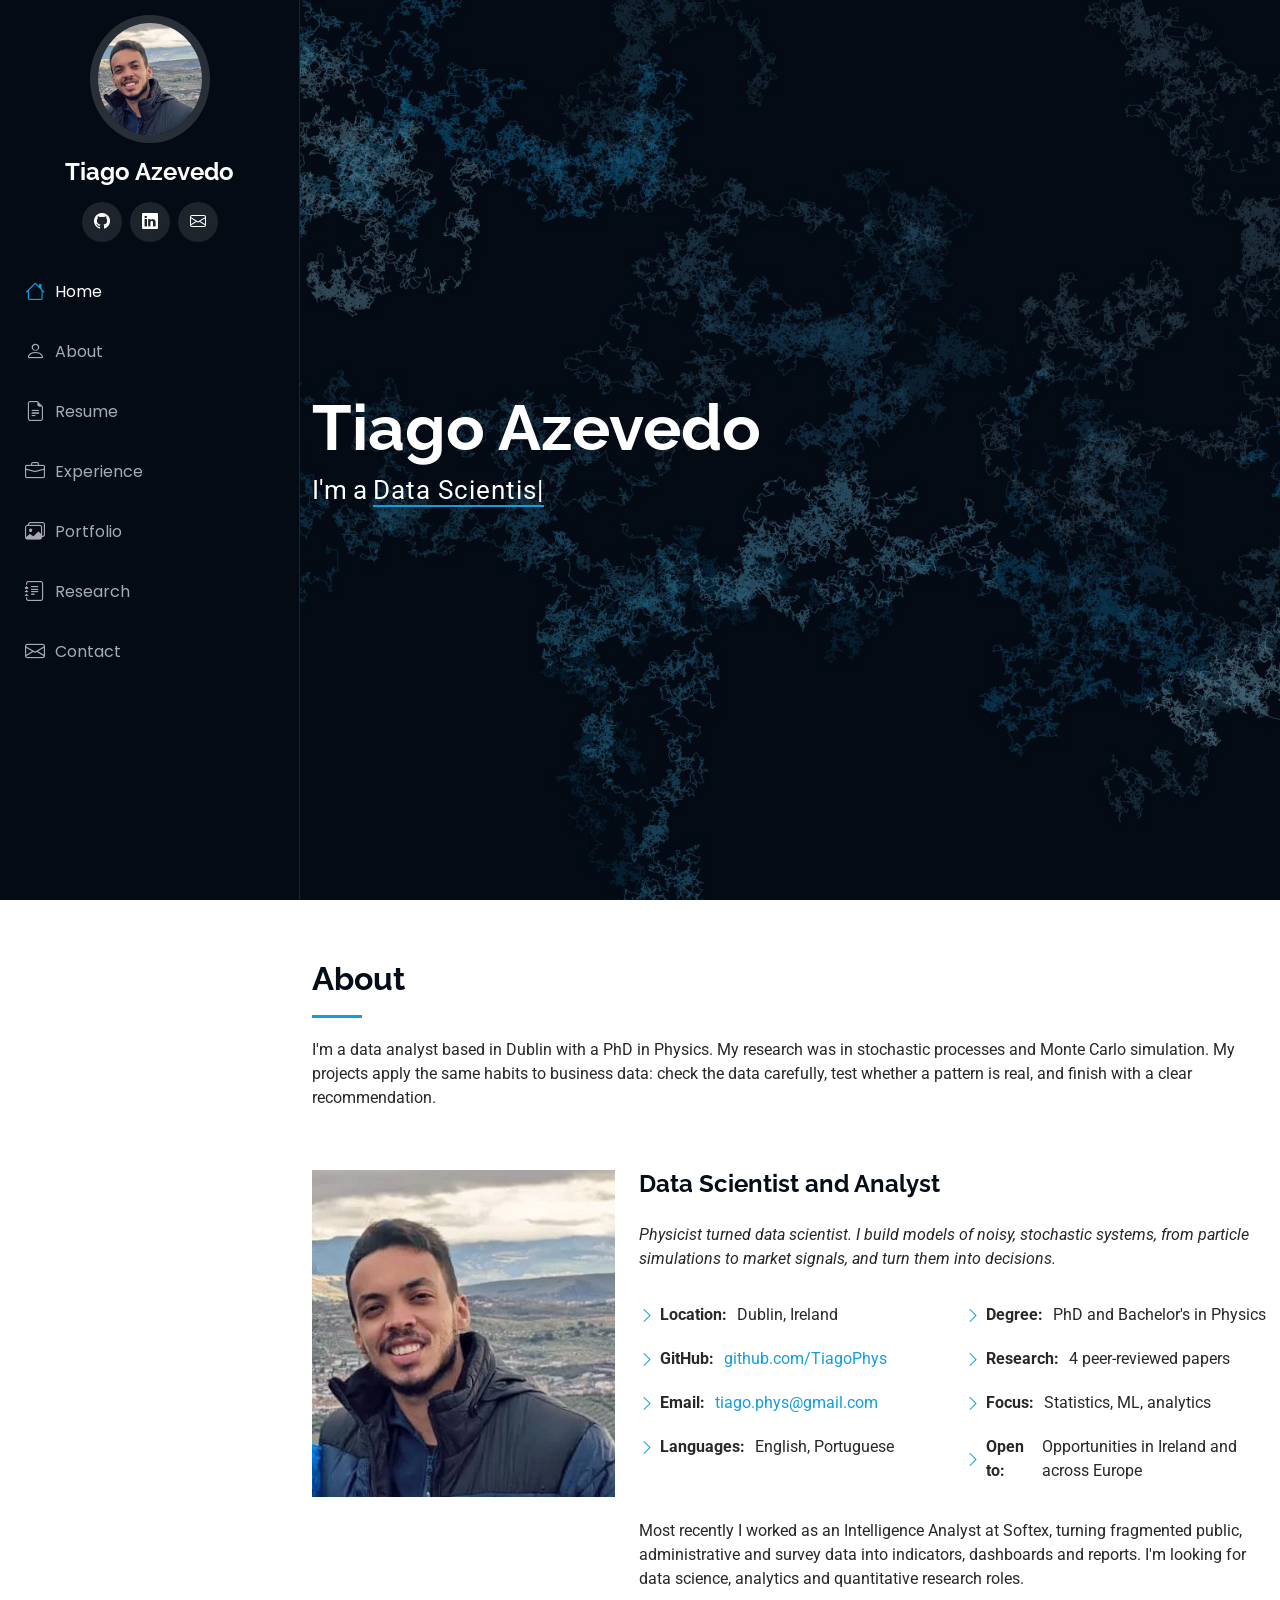
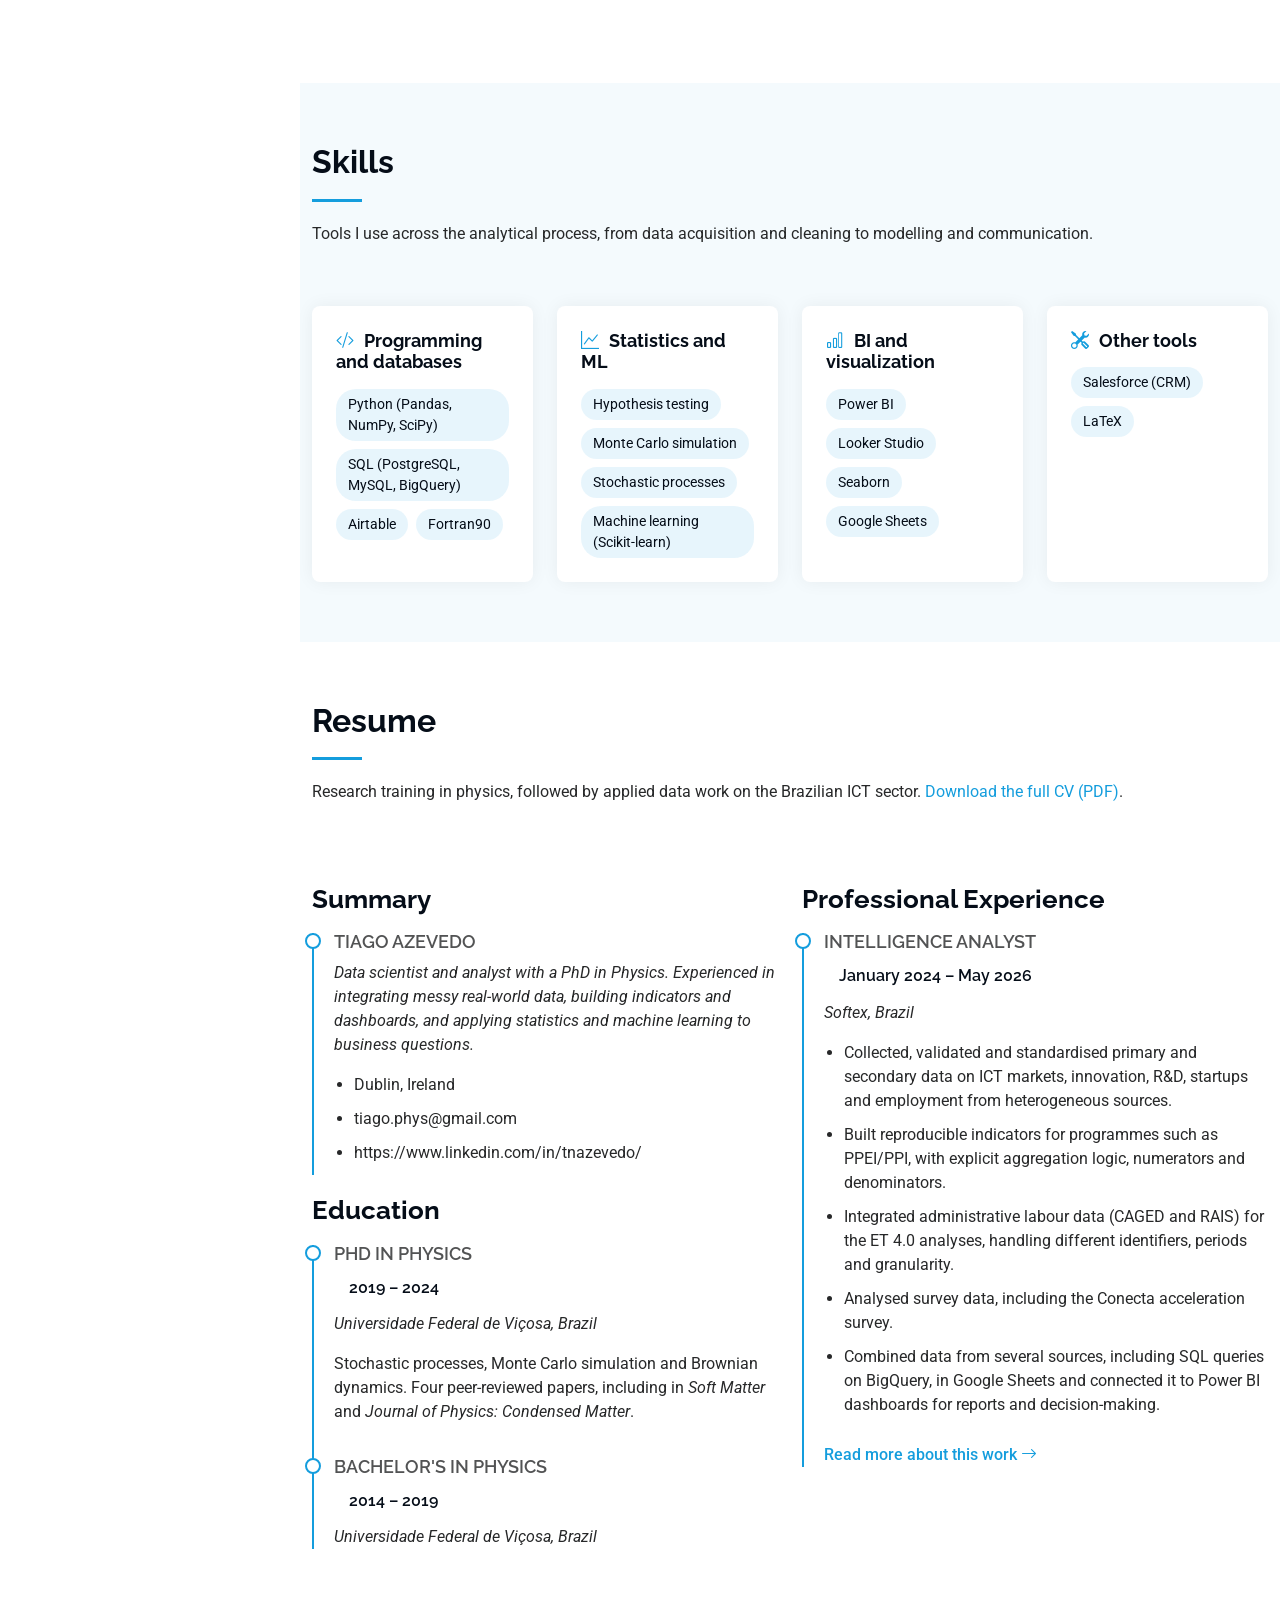
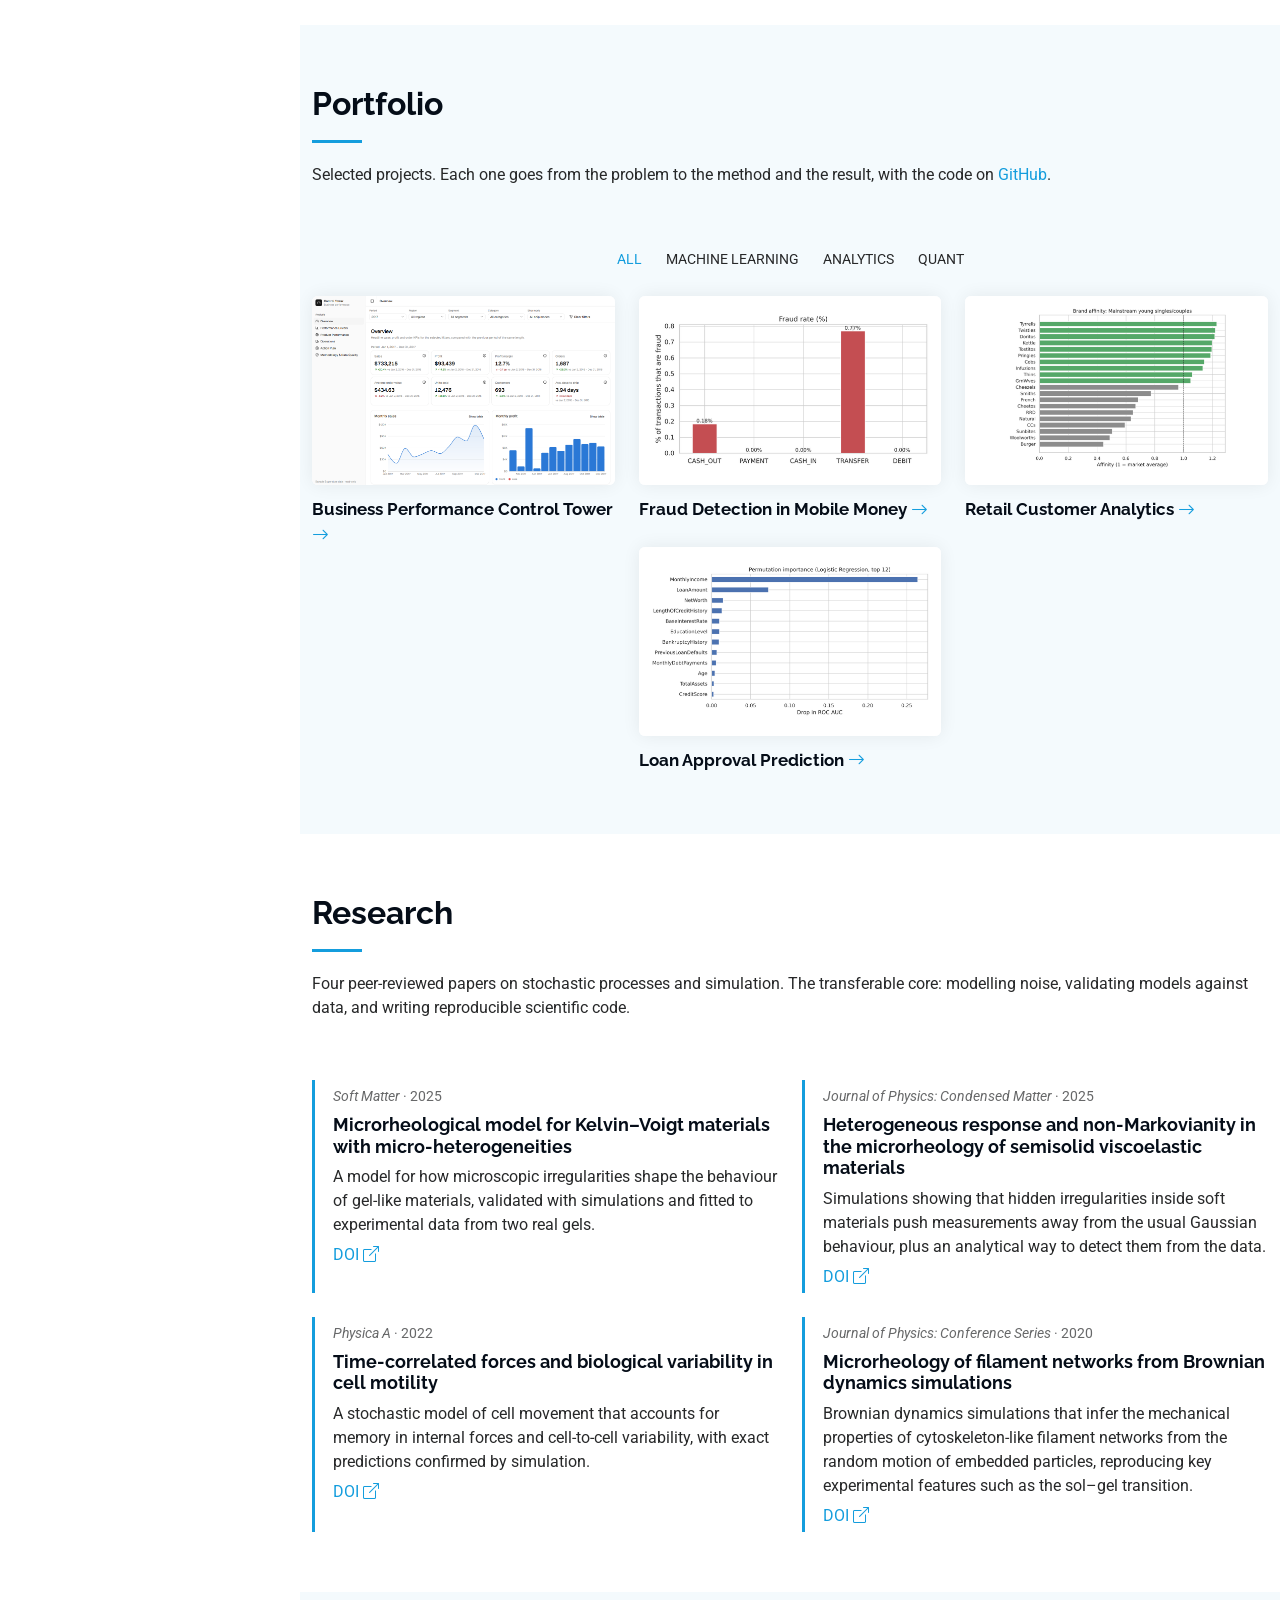
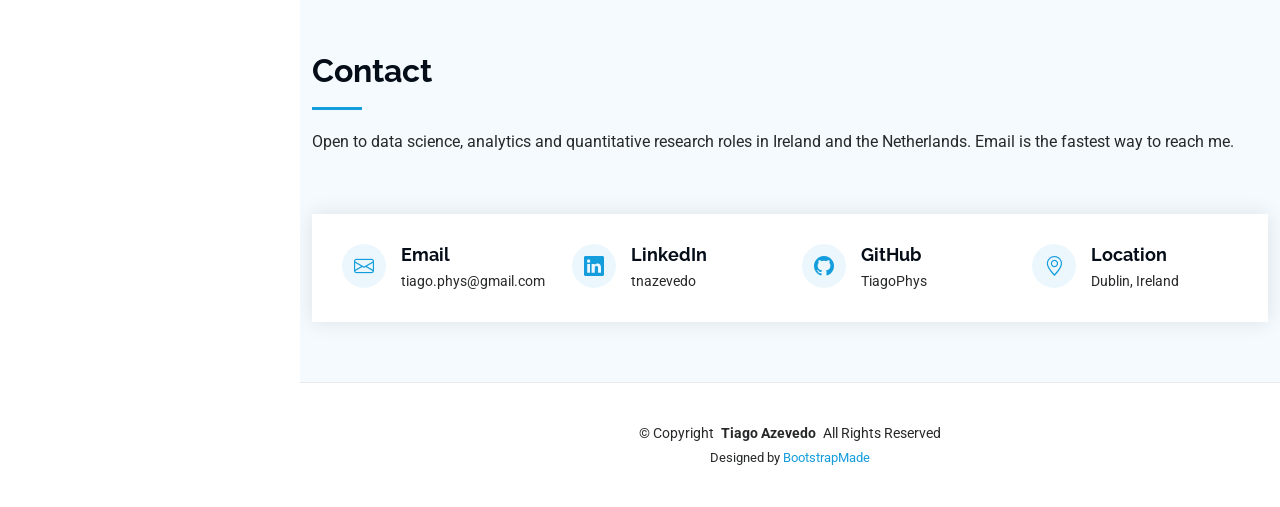
==== commit 1f5834d6: "Add Business Performance Control Tower project Co-Authored-By: Claude Opus 5.5 <noreply@anthropic.co" ====
--- a/index.html
+++ b/index.html
@@ -240,6 +240,18 @@
 
           <div class="row gy-4 isotope-container" data-aos="fade-up" data-aos-delay="200">
 
+            <div class="col-lg-4 col-md-6 portfolio-item isotope-item filter-analytics">
+              <div class="portfolio-content">
+                <img src="assets/img/projects/business-performance-control-tower.png" class="img-fluid" alt="Business Performance Control Tower">
+                <div class="portfolio-info">
+                  <h4>Business Performance Control Tower</h4>
+                  <p>Full-stack analytics app: Python pipeline, SQL API and a live React dashboard</p>
+                  <a href="assets/img/projects/business-performance-control-tower.png" title="Business Performance Control Tower" data-gallery="portfolio-gallery" class="glightbox preview-link"><i class="bi bi-zoom-in"></i></a>
+                  <a href="projects/business-performance-control-tower.html" title="More details" class="details-link"><i class="bi bi-link-45deg"></i></a>
+                </div>
+              </div>
+              <a class="portfolio-caption" href="projects/business-performance-control-tower.html">Business Performance Control Tower <i class="bi bi-arrow-right"></i></a>
+            </div>
 
             <div class="col-lg-4 col-md-6 portfolio-item isotope-item filter-ml">
               <div class="portfolio-content">
--- a/assets/css/custom.css
+++ b/assets/css/custom.css
@@ -191,6 +191,31 @@
   color: var(--accent-color);
 }
 
+/* Buttons to a live app and its code (project pages) */
+.project-actions {
+  display: flex;
+  flex-wrap: wrap;
+  gap: 10px;
+  margin: 0 0 28px;
+}
+.project-actions a {
+  display: inline-flex;
+  align-items: center;
+  gap: 8px;
+  padding: 9px 18px;
+  border-radius: 6px;
+  font-weight: 500;
+  border: 1px solid var(--accent-color);
+  color: var(--accent-color);
+}
+.project-actions a.primary {
+  background: var(--accent-color);
+  color: #fff;
+}
+.project-actions a:hover {
+  opacity: 0.88;
+}
+
 /* Project information card */
 .portfolio-details .portfolio-info {
   position: sticky;
